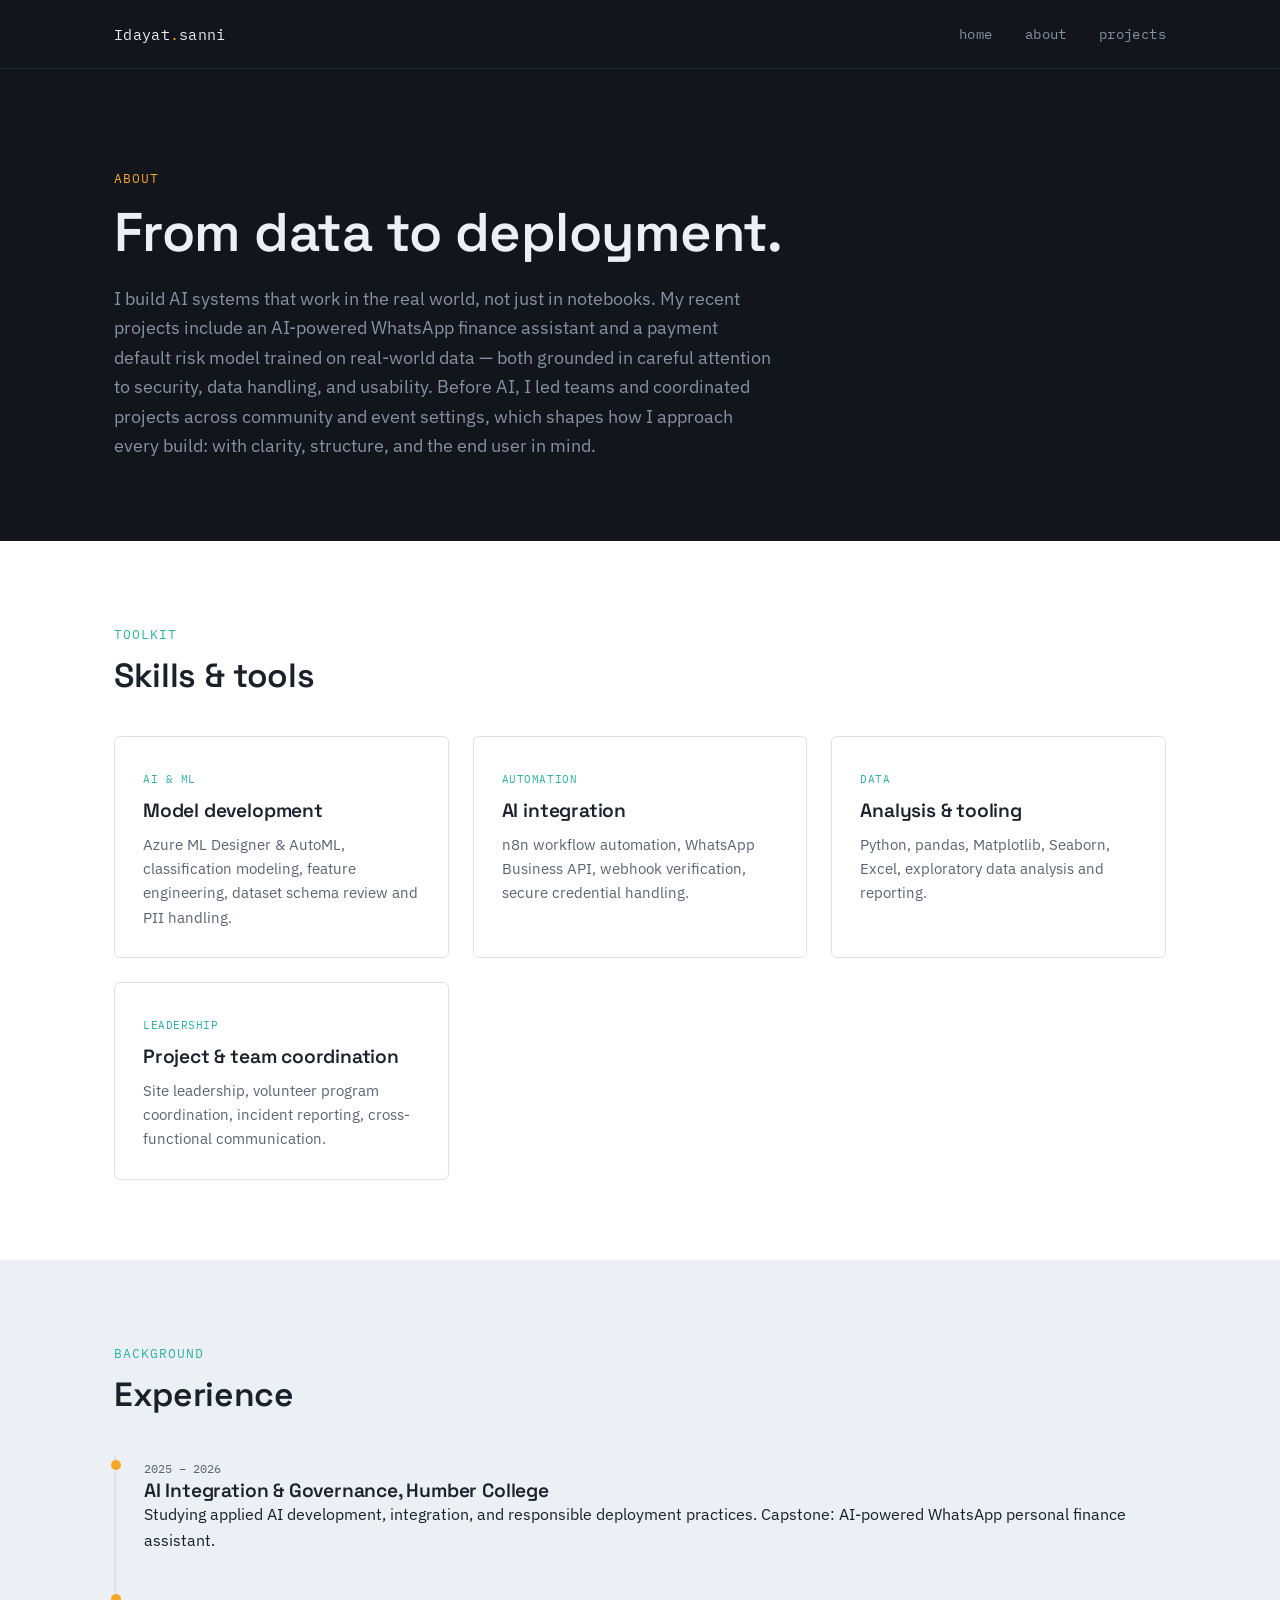
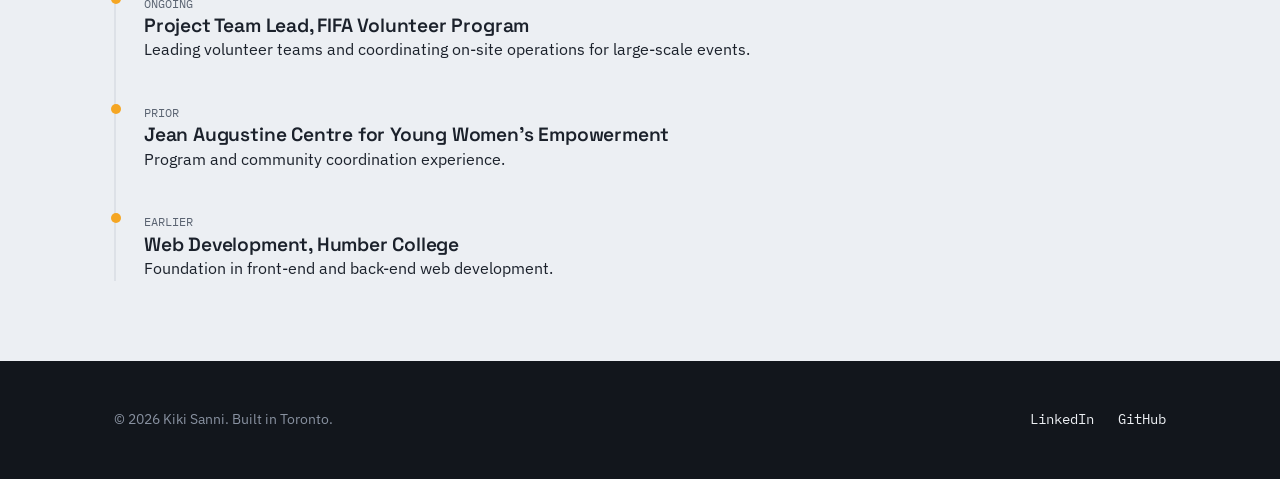
==== about.html @ 2942b8f4 "initial project" ====
<!doctype html>
<html lang="en">
  <head>
    <meta charset="UTF-8" />
    <meta name="viewport" content="width=device-width, initial-scale=1.0" />
    <title>Idayat Sanni — AI Integration &amp; Data Solutions</title>
    <meta
      name="description"
      content="Idayat Sanni — AI Integration & Governance student building practical, deployable AI and data solutions." />
    <link rel="preconnect" href="https://fonts.googleapis.com" />
    <link
      href="https://fonts.googleapis.com/css2?family=Space+Grotesk:wght@500;600;700&family=IBM+Plex+Sans:wght@400;500;600&family=IBM+Plex+Mono:wght@400;500&display=swap"
      rel="stylesheet" />
    <link rel="stylesheet" href="style.css" />
  </head>
  <body>
    <!-- NAV -->

    <header class="site-nav">
      <div class="wrap">
        <a href="index.html" class="nav-brand">Idayat<span>.</span>sanni</a>
        <button
          class="nav-toggle"
          aria-label="Toggle menu"
          aria-expanded="false">
          &#9776;
        </button>
        <ul class="nav-links">
          <li><a href="index.html">home</a></li>
          <li><a href="about.html">about</a></li>
          <li><a href="projects.html">projects</a></li>
        </ul>
      </div>
    </header>

    <!-- INTRO -->
    <section class="hero">
      <div class="wrap">
        <span class="eyebrow">About</span>
        <h1 style="max-width: 22ch">From data to deployment.</h1>
        <p class="lede">
          I build AI systems that work in the real world, not just in notebooks.
          My recent projects include an AI-powered WhatsApp finance assistant
          and a payment default risk model trained on real-world data — both
          grounded in careful attention to security, data handling, and
          usability. Before AI, I led teams and coordinated projects across
          community and event settings, which shapes how I approach every build:
          with clarity, structure, and the end user in mind.
        </p>
      </div>
    </section>

    <!-- SKILLS -->
    <section class="section-alt">
      <div class="wrap">
        <div class="section-head">
          <div>
            <span class="eyebrow">Toolkit</span>
            <h2>Skills &amp; tools</h2>
          </div>
        </div>

        <div class="grid">
          <div class="card">
            <span class="tag">AI &amp; ML</span>
            <h3>Model development</h3>
            <p>
              Azure ML Designer &amp; AutoML, classification modeling, feature
              engineering, dataset schema review and PII handling.
            </p>
          </div>
          <div class="card">
            <span class="tag">Automation</span>
            <h3>AI integration</h3>
            <p>
              n8n workflow automation, WhatsApp Business API, webhook
              verification, secure credential handling.
            </p>
          </div>
          <div class="card">
            <span class="tag">Data</span>
            <h3>Analysis &amp; tooling</h3>
            <p>
              Python, pandas, Matplotlib, Seaborn, Excel, exploratory data
              analysis and reporting.
            </p>
          </div>
          <div class="card">
            <span class="tag">Leadership</span>
            <h3>Project &amp; team coordination</h3>
            <p>
              Site leadership, volunteer program coordination, incident
              reporting, cross-functional communication.
            </p>
          </div>
        </div>
      </div>
    </section>

    <!-- TIMELINE -->
    <section>
      <div class="wrap">
        <div class="section-head">
          <div>
            <span class="eyebrow">Background</span>
            <h2>Experience</h2>
          </div>
        </div>

        <div class="timeline">
          <div class="timeline-item">
            <span class="date">2025 – 2026</span>
            <h3>AI Integration &amp; Governance, Humber College</h3>
            <p>
              Studying applied AI development, integration, and responsible
              deployment practices. Capstone: AI-powered WhatsApp personal
              finance assistant.
            </p>
          </div>
          <div class="timeline-item">
            <span class="date">Ongoing</span>
            <h3>Project Team Lead, FIFA Volunteer Program</h3>
            <p>
              Leading volunteer teams and coordinating on-site operations for
              large-scale events.
            </p>
          </div>
          <div class="timeline-item">
            <span class="date">Prior</span>
            <h3>Jean Augustine Centre for Young Women's Empowerment</h3>
            <p>Program and community coordination experience.</p>
          </div>
          <div class="timeline-item">
            <span class="date">Earlier</span>
            <h3>Web Development, Humber College</h3>
            <p>Foundation in front-end and back-end web development.</p>
          </div>
        </div>
      </div>
    </section>

    <!-- FOOTER -->
    <footer class="site-footer">
      <div class="wrap">
        <span>&copy; 2026 Kiki Sanni. Built in Toronto.</span>
        <div class="footer-links">
          <a
            href="https://linkedin.com/in/idayat-sanni"
            target="_blank"
            rel="noopener"
            >LinkedIn</a
          >
          <a
            href="https://github.com/IdayatSanni"
            target="_blank"
            rel="noopener"
            >GitHub</a
          >
        </div>
      </div>
    </footer>

    <script src="assets/js/script.js"></script>
  </body>
</html>
---- style.css ----
/* ============================================
   DESIGN TOKENS
   ============================================ */
:root {
  /* Color */
  --ink: #12161c;
  --ink-soft: #1b212b;
  --paper: #eceff3;
  --paper-alt: #ffffff;
  --line: #dde1e7;
  --text: #1b212b;
  --text-muted: #5b6472;
  --text-on-ink: #eceff3;
  --text-on-ink-muted: #8891a0;
  --accent: #f5a623;   /* signal amber */
  --accent-ink: #12161c;
  --teal: #2bb3a3;      /* secondary accent */

  /* Type */
  --font-display: 'Space Grotesk', 'Segoe UI', sans-serif;
  --font-body: 'IBM Plex Sans', 'Segoe UI', sans-serif;
  --font-mono: 'IBM Plex Mono', ui-monospace, monospace;

  /* Layout */
  --max-width: 1100px;
  --gutter: 24px;
  --radius: 6px;
}

/* ============================================
   RESET
   ============================================ */
* { box-sizing: border-box; margin: 0; padding: 0; }

html { scroll-behavior: smooth; }

body {
  font-family: var(--font-body);
  background: var(--paper);
  color: var(--text);
  line-height: 1.6;
  -webkit-font-smoothing: antialiased;
}

img { max-width: 100%; display: block; }
a { color: inherit; text-decoration: none; }

.wrap {
  max-width: var(--max-width);
  margin: 0 auto;
  padding: 0 var(--gutter);
}

/* ============================================
   NAV
   ============================================ */
.site-nav {
  position: sticky;
  top: 0;
  z-index: 50;
  background: var(--ink);
  border-bottom: 1px solid #262d38;
}

.site-nav .wrap {
  display: flex;
  align-items: center;
  justify-content: space-between;
  height: 68px;
}

.nav-brand {
  font-family: var(--font-mono);
  font-size: 0.95rem;
  color: var(--text-on-ink);
  letter-spacing: 0.02em;
}

.nav-brand span { color: var(--accent); }

.nav-links {
  display: flex;
  gap: 2rem;
  list-style: none;
}

.nav-links a {
  font-family: var(--font-mono);
  font-size: 0.85rem;
  color: var(--text-on-ink-muted);
  text-transform: lowercase;
  letter-spacing: 0.03em;
  padding: 0.4rem 0;
  border-bottom: 2px solid transparent;
  transition: color 0.15s ease, border-color 0.15s ease;
}

.nav-links a:hover,
.nav-links a:focus-visible {
  color: var(--text-on-ink);
}

.nav-links a.active {
  color: var(--accent);
  border-color: var(--accent);
}

.nav-toggle {
  display: none;
  background: none;
  border: none;
  color: var(--text-on-ink);
  font-size: 1.5rem;
  cursor: pointer;
}

/* ============================================
   TYPOGRAPHY
   ============================================ */
h1, h2, h3 {
  font-family: var(--font-display);
  font-weight: 600;
  line-height: 1.15;
  letter-spacing: -0.01em;
}

h1 { font-size: clamp(2.2rem, 5vw, 3.4rem); }
h2 { font-size: clamp(1.6rem, 3vw, 2.1rem); }
h3 { font-size: 1.2rem; }

.eyebrow {
  font-family: var(--font-mono);
  font-size: 0.8rem;
  text-transform: uppercase;
  letter-spacing: 0.08em;
  color: var(--teal);
  display: inline-block;
  margin-bottom: 0.75rem;
}

.lede {
  font-size: 1.15rem;
  color: var(--text-muted);
  max-width: 60ch;
}

/* ============================================
   BUTTONS
   ============================================ */
.btn {
  display: inline-flex;
  align-items: center;
  gap: 0.5rem;
  font-family: var(--font-mono);
  font-size: 0.85rem;
  padding: 0.75rem 1.4rem;
  border-radius: var(--radius);
  border: 1px solid transparent;
  cursor: pointer;
  transition: transform 0.15s ease, background 0.15s ease;
}

.btn-primary {
  background: var(--accent);
  color: var(--accent-ink);
}
.btn-primary:hover { transform: translateY(-2px); }

.btn-ghost {
  border-color: var(--line);
  color: var(--text);
  background: transparent;
}
.btn-ghost:hover { border-color: var(--text); }

/* ============================================
   SECTIONS
   ============================================ */
section { padding: 5rem 0; }

.section-alt { background: var(--paper-alt); }

.section-head {
  display: flex;
  align-items: baseline;
  justify-content: space-between;
  margin-bottom: 2.5rem;
  gap: 1rem;
  flex-wrap: wrap;
}

/* ============================================
   HERO
   ============================================ */
.hero {
  background: var(--ink);
  color: var(--text-on-ink);
  padding: 6rem 0 5rem;
}

.hero .eyebrow { color: var(--accent); }

.hero h1 { color: var(--text-on-ink); max-width: 16ch; }

.hero .lede { color: var(--text-on-ink-muted); margin-top: 1.25rem; }

.hero-actions {
  display: flex;
  gap: 1rem;
  margin-top: 2rem;
  flex-wrap: wrap;
}

.status-line {
  margin-top: 3rem;
  font-family: var(--font-mono);
  font-size: 0.8rem;
  color: var(--text-on-ink-muted);
  display: flex;
  align-items: center;
  gap: 0.6rem;
}

/* Hero two-column layout (text + photo) */
.hero-grid {
  display: grid;
  grid-template-columns: 1.4fr 1fr;
  gap: 3rem;
  align-items: center;
}

.hero-photo {
  justify-self: end;
  width: 100%;
  max-width: 320px;
  aspect-ratio: 1 / 1;
  border-radius: var(--radius);
  border: 1px solid #262d38;
  background: var(--ink-soft);
  overflow: hidden;
  position: relative;
}

.hero-photo::before {
  content: '';
  position: absolute;
  inset: -1px;
  border: 2px solid var(--accent);
  border-radius: var(--radius);
  transform: translate(10px, 10px);
  z-index: -1;
}

.hero-photo img {
  width: 100%;
  height: 100%;
  object-fit: cover;
  display: block;
}

.hero-photo .placeholder {
  width: 100%;
  height: 100%;
  display: flex;
  align-items: center;
  justify-content: center;
  text-align: center;
  padding: 1.5rem;
  font-family: var(--font-mono);
  font-size: 0.8rem;
  color: var(--text-on-ink-muted);
}

@media (max-width: 720px) {
  .hero-grid {
    grid-template-columns: 1fr;
  }

  .hero-photo {
    justify-self: start;
    max-width: 220px;
    order: -1;
    margin-bottom: 1rem;
  }

  .hero-photo::before {
    transform: translate(6px, 6px);
  }
}

.status-dot {
  width: 8px;
  height: 8px;
  border-radius: 50%;
  background: var(--teal);
  box-shadow: 0 0 0 3px rgba(43, 179, 163, 0.2);
}

/* ============================================
   CARDS / GRID
   ============================================ */
.grid {
  display: grid;
  gap: 1.5rem;
  grid-template-columns: repeat(auto-fit, minmax(280px, 1fr));
}

.card {
  background: var(--paper-alt);
  border: 1px solid var(--line);
  border-radius: var(--radius);
  padding: 1.75rem;
  transition: border-color 0.15s ease, transform 0.15s ease;
}

.card:hover { border-color: var(--accent); transform: translateY(-3px); }

.card .tag {
  font-family: var(--font-mono);
  font-size: 0.7rem;
  text-transform: uppercase;
  letter-spacing: 0.05em;
  color: var(--teal);
}

.card h3 { margin: 0.6rem 0 0.6rem; }

.card p { color: var(--text-muted); font-size: 0.95rem; }

.card .stack {
  display: flex;
  flex-wrap: wrap;
  gap: 0.4rem;
  margin-top: 1rem;
}

.chip {
  font-family: var(--font-mono);
  font-size: 0.7rem;
  padding: 0.25rem 0.6rem;
  background: var(--paper);
  border-radius: 999px;
  color: var(--text-muted);
}

.card-link {
  display: block;
  align-items: center;
  gap: 0.4rem;
  margin-top: 1.25rem;
  padding-top: 1rem;
  border-top: 1px solid var(--line);
  font-family: var(--font-mono);
  font-size: 0.8rem;
  color: var(--text);
  width: 100%;
}

.card:hover .card-link,
a.card:hover .card-link { color: var(--accent); }

/* ============================================
   TIMELINE (About page)
   ============================================ */
.timeline {
  border-left: 2px solid var(--line);
  padding-left: 1.75rem;
  display: flex;
  flex-direction: column;
  gap: 2.25rem;
}

.timeline-item { position: relative; }

.timeline-item::before {
  content: '';
  position: absolute;
  left: -2.05rem;
  top: 0.3rem;
  width: 10px;
  height: 10px;
  border-radius: 50%;
  background: var(--accent);
}

.timeline-item .date {
  font-family: var(--font-mono);
  font-size: 0.75rem;
  color: var(--text-muted);
  text-transform: uppercase;
}

/* ============================================
   ARTICLE / PROJECT DETAIL PAGES
   ============================================ */
.article-hero {
  background: var(--ink);
  color: var(--text-on-ink);
  padding: 3.5rem 0 0;
}

.article-hero .wrap {
  max-width: 760px;
}

.back-link {
  font-family: var(--font-mono);
  font-size: 0.8rem;
  color: var(--text-on-ink-muted);
  display: inline-flex;
  align-items: center;
  gap: 0.4rem;
  margin-bottom: 2rem;
  transition: color 0.15s ease;
}
.back-link:hover { color: var(--accent); }

.article-hero .lede { color: var(--text-on-ink-muted); margin-top: 1rem; }

.article-meta {
  display: flex;
  gap: 0.75rem;
  flex-wrap: wrap;
  align-items: center;
  margin-top: 1.5rem;
  font-family: var(--font-mono);
  font-size: 0.8rem;
  color: var(--text-on-ink-muted);
}

.chip-dark {
  background: var(--ink-soft);
  color: var(--text-on-ink-muted);
  border: 1px solid #262d38;
  font-family: var(--font-mono);
  font-size: 0.7rem;
  padding: 0.25rem 0.6rem;
  border-radius: 999px;
}

/* Generic image frame w/ placeholder fallback, used for cover + inline figures */
.img-frame {
  aspect-ratio: 16 / 9;
  border-radius: var(--radius);
  overflow: hidden;
  border: 1px solid var(--line);
  background: var(--paper);
  position: relative;
}

.img-frame img {
  width: 100%;
  height: 100%;
  object-fit: cover;
  display: block;
}

.img-frame .placeholder {
  width: 100%;
  height: 100%;
  display: flex;
  align-items: center;
  justify-content: center;
  text-align: center;
  padding: 1rem;
  font-family: var(--font-mono);
  font-size: 0.75rem;
  color: var(--text-muted);
}

.article-cover {
  margin-top: 2.5rem;
  border-color: #262d38;
  background: var(--ink-soft);
}

.article-cover .placeholder { color: var(--text-on-ink-muted); }

/* Article body copy */
.article-body {
  max-width: 720px;
  margin: 0 auto;
  padding: 3.5rem var(--gutter) 5rem;
}

.article-body p.lead {
  font-size: 1.2rem;
  color: var(--text-muted);
  margin-bottom: 2rem;
}

.article-body h2 {
  margin-top: 3rem;
  margin-bottom: 1rem;
}
.article-body h2:first-of-type { margin-top: 0; }

.article-body h3 {
  margin-top: 2rem;
  margin-bottom: 0.75rem;
}

.article-body p { margin-bottom: 1.25rem; }

.article-body ul,
.article-body ol {
  margin: 0 0 1.25rem 1.25rem;
}
.article-body li { margin-bottom: 0.5rem; }

.article-figure { margin: 2.5rem 0; }

.article-figure figcaption {
  font-family: var(--font-mono);
  font-size: 0.75rem;
  color: var(--text-muted);
  margin-top: 0.6rem;
  text-align: center;
}

/* Responsive video embed (YouTube etc.) */
.video-embed {
  position: relative;
  width: 100%;
  padding-bottom: 56.25%;
  height: 0;
  margin: 2.5rem 0;
  border-radius: var(--radius);
  overflow: hidden;
  border: 1px solid var(--line);
  background: var(--ink);
}

.video-embed iframe {
  position: absolute;
  top: 0;
  left: 0;
  width: 100%;
  height: 100%;
  border: 0;
}

.video-caption {
  font-family: var(--font-mono);
  font-size: 0.75rem;
  color: var(--text-muted);
  margin-top: -1.5rem;
  margin-bottom: 2rem;
  text-align: center;
}

/* Callout box, e.g. for "what I learned" */
.callout {
  background: var(--paper-alt);
  border-left: 3px solid var(--accent);
  padding: 1.5rem 1.75rem;
  margin: 2.5rem 0;
  border-radius: 0 var(--radius) var(--radius) 0;
}

.callout .eyebrow { margin-bottom: 0.6rem; }
.callout p:last-child { margin-bottom: 0; }

.article-stack {
  display: flex;
  flex-wrap: wrap;
  gap: 0.5rem;
  margin: 2rem 0;
}

.next-project {
  display: flex;
  justify-content: space-between;
  align-items: center;
  gap: 1rem;
  margin-top: 3.5rem;
  padding: 1.75rem;
  border: 1px solid var(--line);
  border-radius: var(--radius);
  background: var(--paper-alt);
  transition: border-color 0.15s ease, transform 0.15s ease;
}

.next-project:hover {
  border-color: var(--accent);
  transform: translateY(-2px);
}

.next-project-label {
  font-family: var(--font-mono);
  font-size: 0.7rem;
  text-transform: uppercase;
  letter-spacing: 0.06em;
  color: var(--teal);
  display: block;
  margin-bottom: 0.4rem;
}

.next-project-title {
  font-family: var(--font-display);
  font-weight: 600;
  font-size: 1.15rem;
  color: var(--text);
}

.next-project-arrow {
  font-family: var(--font-mono);
  font-size: 1.4rem;
  color: var(--text-muted);
  flex-shrink: 0;
}

.article-footer-nav {
  display: flex;
  justify-content: space-between;
  align-items: center;
  flex-wrap: wrap;
  gap: 1rem;
  padding-top: 2rem;
  margin-top: 3rem;
  border-top: 1px solid var(--line);
  font-family: var(--font-mono);
  font-size: 0.85rem;
}

.article-footer-nav a:hover { color: var(--accent); }

@media (max-width: 720px) {
  .article-body { padding-top: 2.5rem; }
}
.site-footer {
  background: var(--ink);
  color: var(--text-on-ink-muted);
  padding: 3rem 0;
  font-size: 0.85rem;
}

.site-footer .wrap {
  display: flex;
  justify-content: space-between;
  flex-wrap: wrap;
  gap: 1rem;
}

.site-footer a { color: var(--text-on-ink); }
.site-footer a:hover { color: var(--accent); }

.footer-links {
  display: flex;
  gap: 1.5rem;
  font-family: var(--font-mono);
}

/* ============================================
   RESPONSIVE
   ============================================ */
@media (max-width: 720px) {
  .nav-toggle { display: block; }

  .nav-links {
    position: absolute;
    top: 68px;
    left: 0;
    right: 0;
    background: var(--ink);
    flex-direction: column;
    gap: 0;
    max-height: 0;
    overflow: hidden;
    transition: max-height 0.25s ease;
  }

  .nav-links.open { max-height: 300px; }

  .nav-links a {
    padding: 1rem var(--gutter);
    border-bottom: 1px solid #262d38;
    width: 100%;
  }

  section { padding: 3.5rem 0; }
}

@media (prefers-reduced-motion: reduce) {
  * { transition: none !important; scroll-behavior: auto !important; }
}

/* Keyboard focus visibility */
a:focus-visible, button:focus-visible {
  outline: 2px solid var(--accent);
  outline-offset: 2px;
}
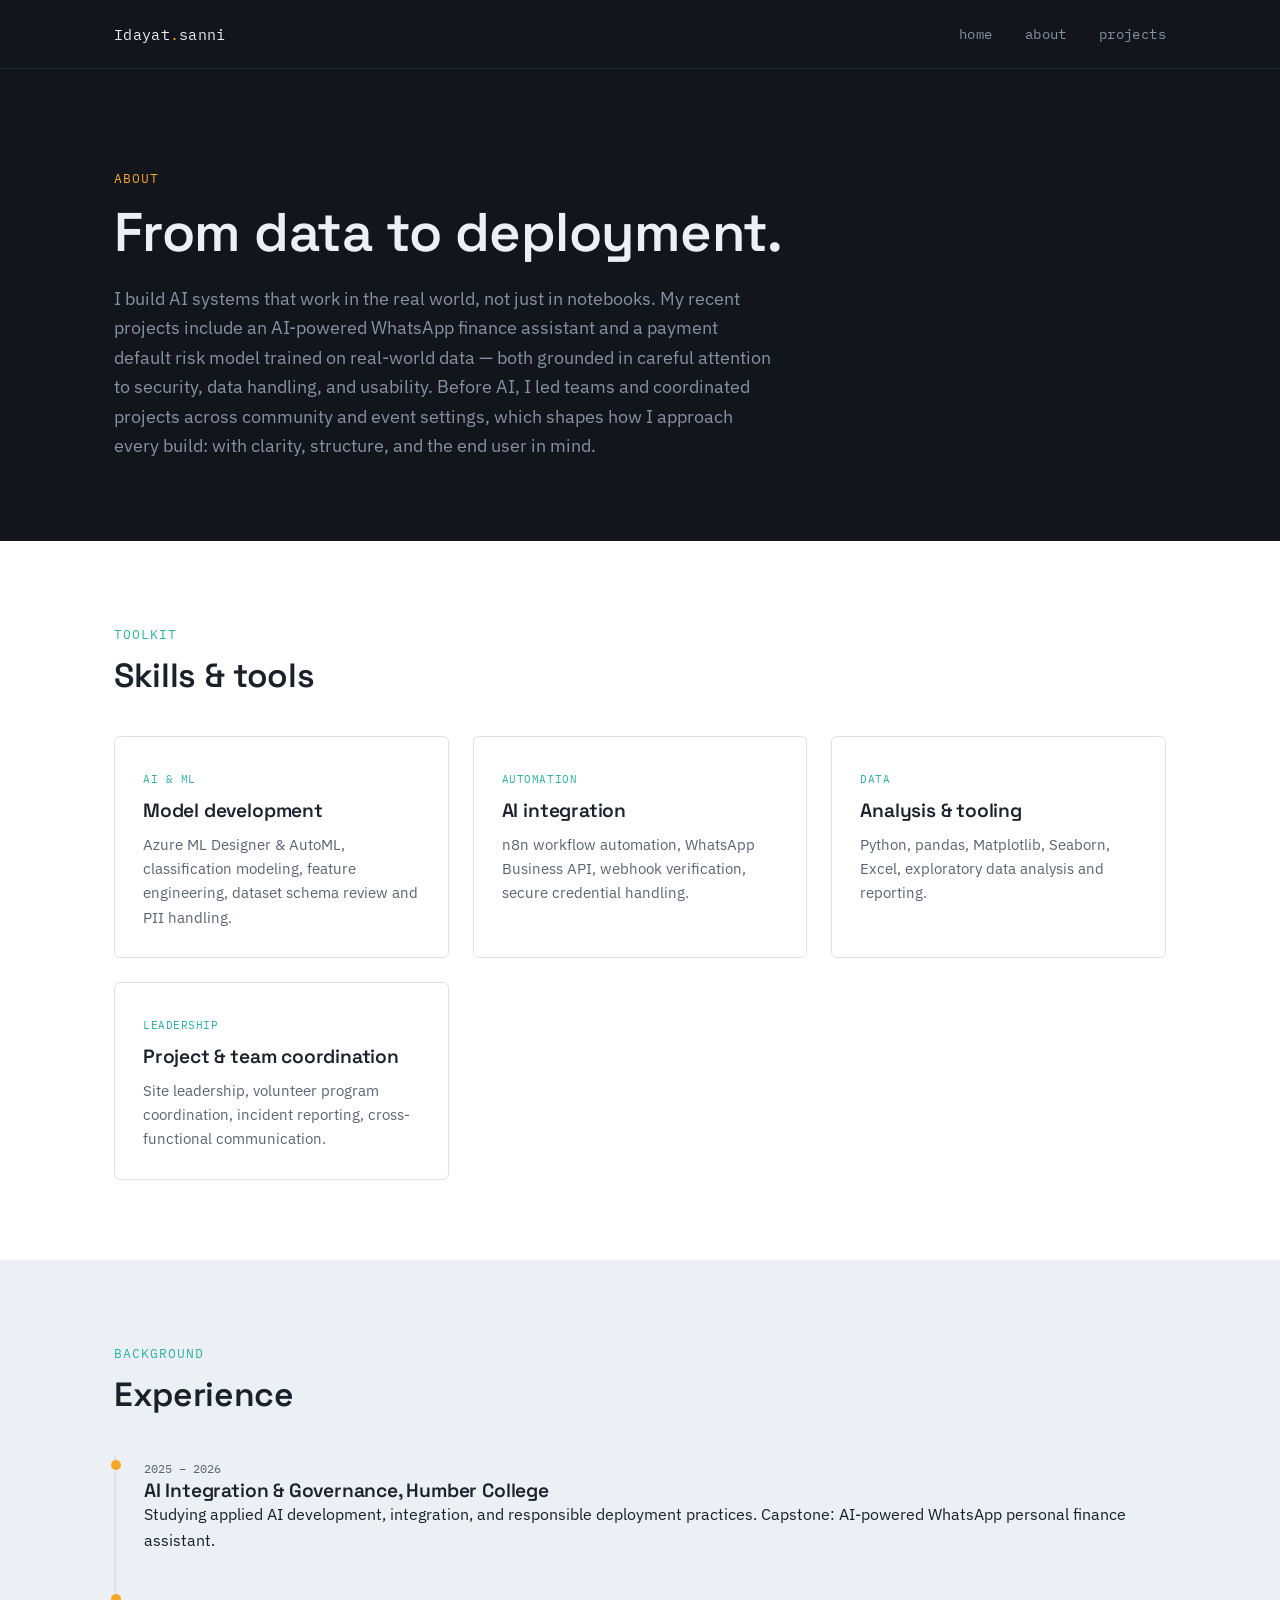
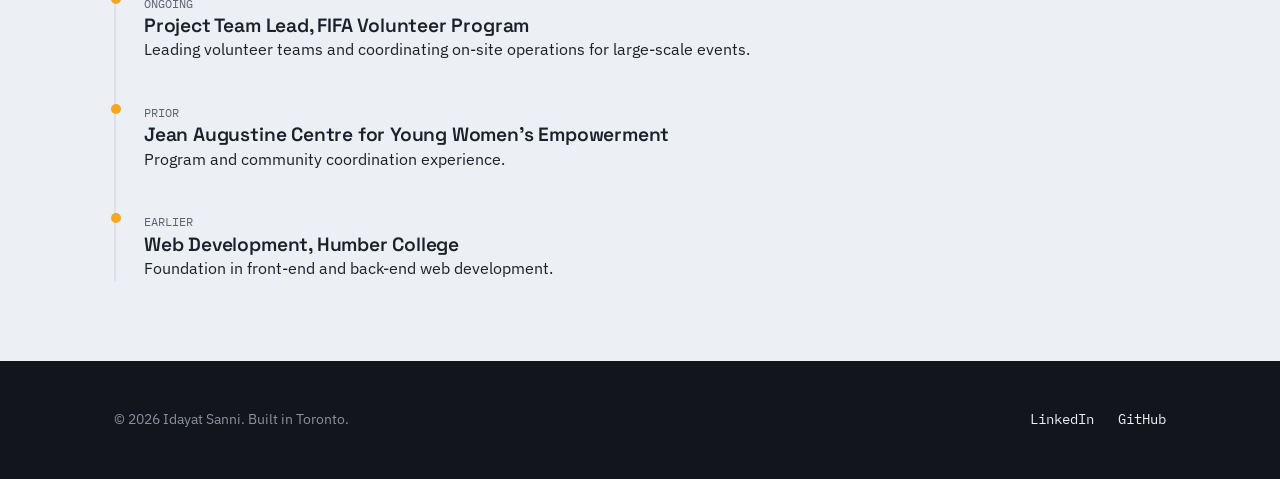
==== commit e5c78811: "update projects information" ====
--- a/about.html
+++ b/about.html
@@ -142,7 +142,7 @@
     <!-- FOOTER -->
     <footer class="site-footer">
       <div class="wrap">
-        <span>&copy; 2026 Kiki Sanni. Built in Toronto.</span>
+        <span>&copy; 2026 Idayat Sanni. Built in Toronto.</span>
         <div class="footer-links">
           <a
             href="https://linkedin.com/in/idayat-sanni"
--- a/style.css
+++ b/style.css
@@ -12,14 +12,14 @@
   --text-muted: #5b6472;
   --text-on-ink: #eceff3;
   --text-on-ink-muted: #8891a0;
-  --accent: #f5a623;   /* signal amber */
+  --accent: #f5a623; /* signal amber */
   --accent-ink: #12161c;
-  --teal: #2bb3a3;      /* secondary accent */
+  --teal: #2bb3a3; /* secondary accent */
 
   /* Type */
-  --font-display: 'Space Grotesk', 'Segoe UI', sans-serif;
-  --font-body: 'IBM Plex Sans', 'Segoe UI', sans-serif;
-  --font-mono: 'IBM Plex Mono', ui-monospace, monospace;
+  --font-display: "Space Grotesk", "Segoe UI", sans-serif;
+  --font-body: "IBM Plex Sans", "Segoe UI", sans-serif;
+  --font-mono: "IBM Plex Mono", ui-monospace, monospace;
 
   /* Layout */
   --max-width: 1100px;
@@ -30,9 +30,15 @@
 /* ============================================
    RESET
    ============================================ */
-* { box-sizing: border-box; margin: 0; padding: 0; }
-
-html { scroll-behavior: smooth; }
+* {
+  box-sizing: border-box;
+  margin: 0;
+  padding: 0;
+}
+
+html {
+  scroll-behavior: smooth;
+}
 
 body {
   font-family: var(--font-body);
@@ -42,8 +48,14 @@
   -webkit-font-smoothing: antialiased;
 }
 
-img { max-width: 100%; display: block; }
-a { color: inherit; text-decoration: none; }
+img {
+  max-width: 100%;
+  display: block;
+}
+a {
+  color: inherit;
+  text-decoration: none;
+}
 
 .wrap {
   max-width: var(--max-width);
@@ -76,7 +88,9 @@
   letter-spacing: 0.02em;
 }
 
-.nav-brand span { color: var(--accent); }
+.nav-brand span {
+  color: var(--accent);
+}
 
 .nav-links {
   display: flex;
@@ -92,7 +106,9 @@
   letter-spacing: 0.03em;
   padding: 0.4rem 0;
   border-bottom: 2px solid transparent;
-  transition: color 0.15s ease, border-color 0.15s ease;
+  transition:
+    color 0.15s ease,
+    border-color 0.15s ease;
 }
 
 .nav-links a:hover,
@@ -117,16 +133,24 @@
 /* ============================================
    TYPOGRAPHY
    ============================================ */
-h1, h2, h3 {
+h1,
+h2,
+h3 {
   font-family: var(--font-display);
   font-weight: 600;
   line-height: 1.15;
   letter-spacing: -0.01em;
 }
 
-h1 { font-size: clamp(2.2rem, 5vw, 3.4rem); }
-h2 { font-size: clamp(1.6rem, 3vw, 2.1rem); }
-h3 { font-size: 1.2rem; }
+h1 {
+  font-size: clamp(2.2rem, 5vw, 3.4rem);
+}
+h2 {
+  font-size: clamp(1.6rem, 3vw, 2.1rem);
+}
+h3 {
+  font-size: 1.2rem;
+}
 
 .eyebrow {
   font-family: var(--font-mono);
@@ -157,28 +181,38 @@
   border-radius: var(--radius);
   border: 1px solid transparent;
   cursor: pointer;
-  transition: transform 0.15s ease, background 0.15s ease;
+  transition:
+    transform 0.15s ease,
+    background 0.15s ease;
 }
 
 .btn-primary {
   background: var(--accent);
   color: var(--accent-ink);
 }
-.btn-primary:hover { transform: translateY(-2px); }
+.btn-primary:hover {
+  transform: translateY(-2px);
+}
 
 .btn-ghost {
   border-color: var(--line);
   color: var(--text);
   background: transparent;
 }
-.btn-ghost:hover { border-color: var(--text); }
+.btn-ghost:hover {
+  border-color: var(--text);
+}
 
 /* ============================================
    SECTIONS
    ============================================ */
-section { padding: 5rem 0; }
-
-.section-alt { background: var(--paper-alt); }
+section {
+  padding: 5rem 0;
+}
+
+.section-alt {
+  background: var(--paper-alt);
+}
 
 .section-head {
   display: flex;
@@ -198,11 +232,19 @@
   padding: 6rem 0 5rem;
 }
 
-.hero .eyebrow { color: var(--accent); }
-
-.hero h1 { color: var(--text-on-ink); max-width: 16ch; }
-
-.hero .lede { color: var(--text-on-ink-muted); margin-top: 1.25rem; }
+.hero .eyebrow {
+  color: var(--accent);
+}
+
+.hero h1 {
+  color: var(--text-on-ink);
+  max-width: 16ch;
+}
+
+.hero .lede {
+  color: var(--text-on-ink-muted);
+  margin-top: 1.25rem;
+}
 
 .hero-actions {
   display: flex;
@@ -242,7 +284,7 @@
 }
 
 .hero-photo::before {
-  content: '';
+  content: "";
   position: absolute;
   inset: -1px;
   border: 2px solid var(--accent);
@@ -310,10 +352,15 @@
   border: 1px solid var(--line);
   border-radius: var(--radius);
   padding: 1.75rem;
-  transition: border-color 0.15s ease, transform 0.15s ease;
-}
-
-.card:hover { border-color: var(--accent); transform: translateY(-3px); }
+  transition:
+    border-color 0.15s ease,
+    transform 0.15s ease;
+}
+
+.card:hover {
+  border-color: var(--accent);
+  transform: translateY(-3px);
+}
 
 .card .tag {
   font-family: var(--font-mono);
@@ -323,9 +370,14 @@
   color: var(--teal);
 }
 
-.card h3 { margin: 0.6rem 0 0.6rem; }
-
-.card p { color: var(--text-muted); font-size: 0.95rem; }
+.card h3 {
+  margin: 0.6rem 0 0.6rem;
+}
+
+.card p {
+  color: var(--text-muted);
+  font-size: 0.95rem;
+}
 
 .card .stack {
   display: flex;
@@ -357,7 +409,9 @@
 }
 
 .card:hover .card-link,
-a.card:hover .card-link { color: var(--accent); }
+a.card:hover .card-link {
+  color: var(--accent);
+}
 
 /* ============================================
    TIMELINE (About page)
@@ -370,10 +424,12 @@
   gap: 2.25rem;
 }
 
-.timeline-item { position: relative; }
+.timeline-item {
+  position: relative;
+}
 
 .timeline-item::before {
-  content: '';
+  content: "";
   position: absolute;
   left: -2.05rem;
   top: 0.3rem;
@@ -413,9 +469,14 @@
   margin-bottom: 2rem;
   transition: color 0.15s ease;
 }
-.back-link:hover { color: var(--accent); }
-
-.article-hero .lede { color: var(--text-on-ink-muted); margin-top: 1rem; }
+.back-link:hover {
+  color: var(--accent);
+}
+
+.article-hero .lede {
+  color: var(--text-on-ink-muted);
+  margin-top: 1rem;
+}
 
 .article-meta {
   display: flex;
@@ -440,7 +501,7 @@
 
 /* Generic image frame w/ placeholder fallback, used for cover + inline figures */
 .img-frame {
-  aspect-ratio: 16 / 9;
+  /* aspect-ratio: 16 / 9; */
   border-radius: var(--radius);
   overflow: hidden;
   border: 1px solid var(--line);
@@ -451,7 +512,7 @@
 .img-frame img {
   width: 100%;
   height: 100%;
-  object-fit: cover;
+  object-fit: contain;
   display: block;
 }
 
@@ -474,7 +535,9 @@
   background: var(--ink-soft);
 }
 
-.article-cover .placeholder { color: var(--text-on-ink-muted); }
+.article-cover .placeholder {
+  color: var(--text-on-ink-muted);
+}
 
 /* Article body copy */
 .article-body {
@@ -493,22 +556,62 @@
   margin-top: 3rem;
   margin-bottom: 1rem;
 }
-.article-body h2:first-of-type { margin-top: 0; }
+.article-body h2:first-of-type {
+  margin-top: 0;
+}
 
 .article-body h3 {
   margin-top: 2rem;
   margin-bottom: 0.75rem;
 }
 
-.article-body p { margin-bottom: 1.25rem; }
+.article-body p {
+  margin-bottom: 1.25rem;
+}
 
 .article-body ul,
 .article-body ol {
   margin: 0 0 1.25rem 1.25rem;
 }
-.article-body li { margin-bottom: 0.5rem; }
-
-.article-figure { margin: 2.5rem 0; }
+.article-body li {
+  margin-bottom: 0.5rem;
+}
+
+.article-body pre {
+  background: var(--ink);
+  color: var(--text-on-ink);
+  padding: 1.25rem 1.5rem;
+  border-radius: var(--radius);
+  overflow-x: auto;
+  margin: 1.75rem 0;
+  font-family: var(--font-mono);
+  font-size: 0.8rem;
+  line-height: 1.6;
+}
+
+.article-body pre code {
+  background: none;
+  padding: 0;
+  color: inherit;
+}
+
+.article-body code {
+  font-family: var(--font-mono);
+  font-size: 0.85em;
+  background: var(--paper);
+  padding: 0.15em 0.4em;
+  border-radius: 4px;
+}
+
+.article-body p.attribution {
+  font-size: 0.9rem;
+  color: var(--text-muted);
+  font-style: italic;
+}
+
+.article-figure {
+  margin: 2.5rem 0;
+}
 
 .article-figure figcaption {
   font-family: var(--font-mono);
@@ -558,8 +661,12 @@
   border-radius: 0 var(--radius) var(--radius) 0;
 }
 
-.callout .eyebrow { margin-bottom: 0.6rem; }
-.callout p:last-child { margin-bottom: 0; }
+.callout .eyebrow {
+  margin-bottom: 0.6rem;
+}
+.callout p:last-child {
+  margin-bottom: 0;
+}
 
 .article-stack {
   display: flex;
@@ -578,7 +685,9 @@
   border: 1px solid var(--line);
   border-radius: var(--radius);
   background: var(--paper-alt);
-  transition: border-color 0.15s ease, transform 0.15s ease;
+  transition:
+    border-color 0.15s ease,
+    transform 0.15s ease;
 }
 
 .next-project:hover {
@@ -623,10 +732,14 @@
   font-size: 0.85rem;
 }
 
-.article-footer-nav a:hover { color: var(--accent); }
+.article-footer-nav a:hover {
+  color: var(--accent);
+}
 
 @media (max-width: 720px) {
-  .article-body { padding-top: 2.5rem; }
+  .article-body {
+    padding-top: 2.5rem;
+  }
 }
 .site-footer {
   background: var(--ink);
@@ -642,8 +755,12 @@
   gap: 1rem;
 }
 
-.site-footer a { color: var(--text-on-ink); }
-.site-footer a:hover { color: var(--accent); }
+.site-footer a {
+  color: var(--text-on-ink);
+}
+.site-footer a:hover {
+  color: var(--accent);
+}
 
 .footer-links {
   display: flex;
@@ -655,7 +772,9 @@
    RESPONSIVE
    ============================================ */
 @media (max-width: 720px) {
-  .nav-toggle { display: block; }
+  .nav-toggle {
+    display: block;
+  }
 
   .nav-links {
     position: absolute;
@@ -670,7 +789,9 @@
     transition: max-height 0.25s ease;
   }
 
-  .nav-links.open { max-height: 300px; }
+  .nav-links.open {
+    max-height: 300px;
+  }
 
   .nav-links a {
     padding: 1rem var(--gutter);
@@ -678,15 +799,21 @@
     width: 100%;
   }
 
-  section { padding: 3.5rem 0; }
+  section {
+    padding: 3.5rem 0;
+  }
 }
 
 @media (prefers-reduced-motion: reduce) {
-  * { transition: none !important; scroll-behavior: auto !important; }
+  * {
+    transition: none !important;
+    scroll-behavior: auto !important;
+  }
 }
 
 /* Keyboard focus visibility */
-a:focus-visible, button:focus-visible {
+a:focus-visible,
+button:focus-visible {
   outline: 2px solid var(--accent);
   outline-offset: 2px;
 }
